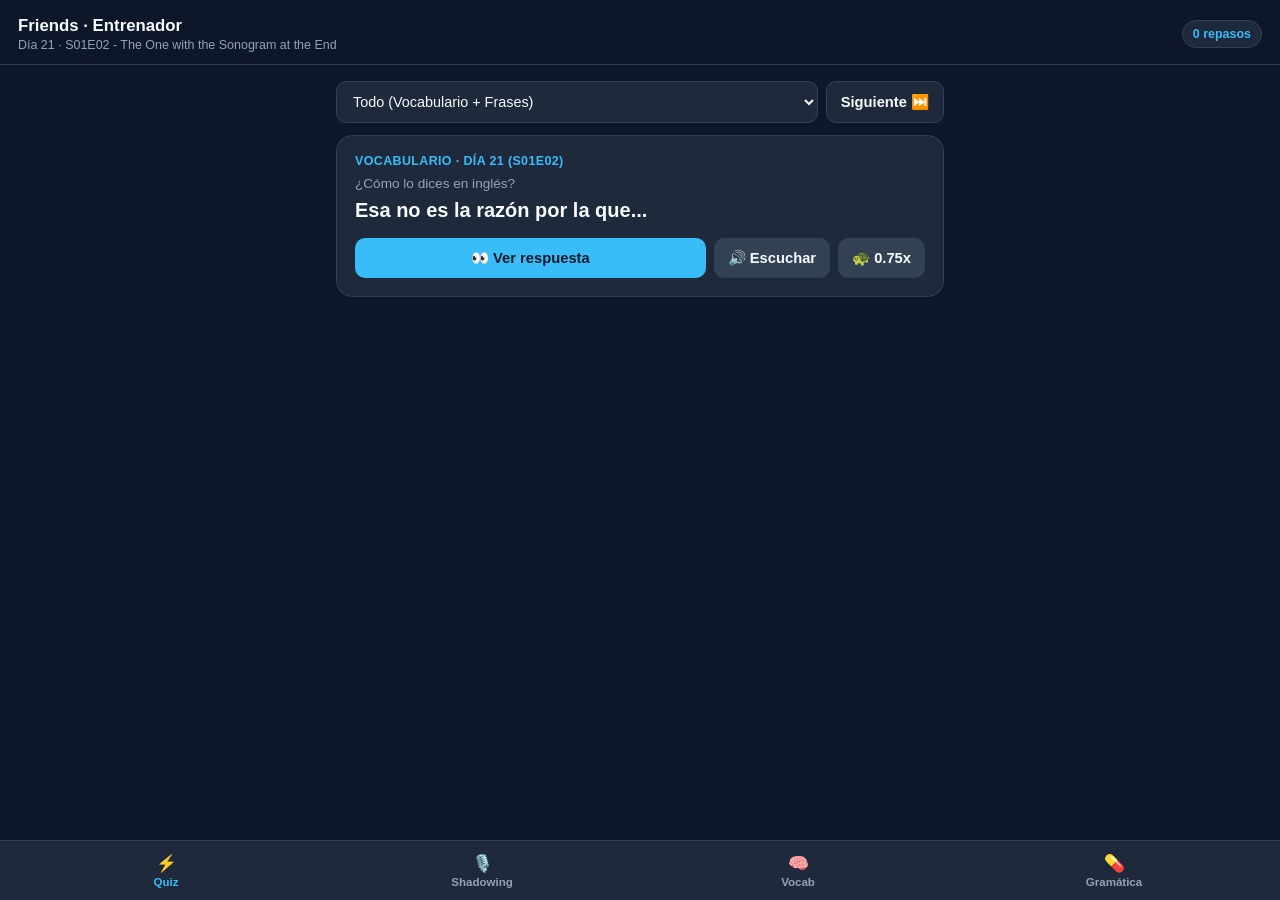
==== app/web/index.html @ 01b75287 "chore: organizar app y archivos por proposito" ====
<!DOCTYPE html>
<html lang="es">
<head>
  <meta charset="UTF-8" />
  <meta name="viewport" content="width=device-width, initial-scale=1.0, maximum-scale=1.0, user-scalable=no" />
  <meta name="theme-color" content="#0f172a" />
  <meta name="apple-mobile-web-app-capable" content="yes" />
  <meta name="apple-mobile-web-app-status-bar-style" content="black-translucent" />
  <title>Profe Inglés · Friends</title>
  <link rel="manifest" href="manifest.json" />
  <link rel="stylesheet" href="styles.css" />
</head>
<body>
  <header class="topbar">
    <div>
      <h1>Friends · Entrenador</h1>
      <p id="meta-info" class="subtitle">Cargando progreso...</p>
    </div>
    <span id="streak-badge" class="badge">0 repasos</span>
  </header>

  <main id="app-content" class="container">
    <!-- Vista Quiz -->
    <section id="view-quiz" class="view active">
      <div class="filter-row">
        <select id="quiz-filter" aria-label="Filtrar tarjetas">
          <option value="all">Todo (Vocabulario + Frases)</option>
          <option value="vocab">Solo Vocabulario</option>
          <option value="frases">Solo Shadowing</option>
        </select>
        <button id="btn-next-quiz" class="btn-ghost" type="button">Siguiente ⏭️</button>
      </div>

      <article id="quiz-card" class="card">
        <div class="card-tag" id="q-tag">Vocabulario</div>
        <p class="prompt-label">¿Cómo lo dices en inglés?</p>
        <h2 id="q-question" class="question-text">—</h2>

        <div id="q-answer-box" class="answer-box hidden">
          <p id="q-answer" class="answer-text"></p>
          <div id="q-extra" class="extra-text"></div>
        </div>

        <div class="btn-row">
          <button id="btn-reveal" class="btn-primary" type="button">👀 Ver respuesta</button>
          <button id="btn-speak" class="btn-secondary" type="button">🔊 Escuchar</button>
          <button id="btn-speak-slow" class="btn-secondary" type="button" title="Velocidad lenta 0.75x">🐢 0.75x</button>
        </div>

        <div id="q-rate-row" class="btn-row hidden">
          <button id="btn-mastered" class="btn-success" type="button">✅ Lo dominé</button>
          <button id="btn-review" class="btn-warn" type="button">🔁 Repasar pronto</button>
        </div>
      </article>
    </section>

    <!-- Vista Shadowing -->
    <section id="view-frases" class="view">
      <div id="frases-list" class="stack"></div>
    </section>

    <!-- Vista Vocabulario -->
    <section id="view-vocab" class="view">
      <div id="vocab-list" class="stack"></div>
    </section>

    <!-- Vista Gramática -->
    <section id="view-gramatica" class="view">
      <div id="gramatica-list" class="stack"></div>
    </section>
  </main>

  <nav class="bottom-nav" aria-label="Navegación principal">
    <button class="nav-btn active" data-tab="quiz" type="button">⚡<span>Quiz</span></button>
    <button class="nav-btn" data-tab="frases" type="button">🎙️<span>Shadowing</span></button>
    <button class="nav-btn" data-tab="vocab" type="button">🧠<span>Vocab</span></button>
    <button class="nav-btn" data-tab="gramatica" type="button">💊<span>Gramática</span></button>
  </nav>

  <script src="data.js"></script>
  <script src="app.js"></script>
</body>
</html>
---- app/web/styles.css ----
:root {
  --bg: #0f172a;
  --card: #1e293b;
  --border: #334155;
  --text: #f8fafc;
  --muted: #94a3b8;
  --accent: #38bdf8;
  --success: #22c55e;
  --warn: #f59e0b;
}

* {
  box-sizing: border-box;
  -webkit-tap-highlight-color: transparent;
}

body {
  margin: 0;
  font-family: -apple-system, BlinkMacSystemFont, "Segoe UI", Roboto, sans-serif;
  background: var(--bg);
  color: var(--text);
  padding-bottom: 84px;
}

.topbar {
  display: flex;
  justify-content: space-between;
  align-items: center;
  padding: 16px 18px 12px;
  border-bottom: 1px solid var(--border);
  position: sticky;
  top: 0;
  background: rgba(15, 23, 42, 0.94);
  backdrop-filter: blur(8px);
  z-index: 10;
}

.topbar h1 {
  margin: 0;
  font-size: 1.05rem;
}

.subtitle {
  margin: 2px 0 0;
  font-size: 0.78rem;
  color: var(--muted);
}

.badge {
  background: #1e293b;
  border: 1px solid var(--border);
  color: var(--accent);
  font-size: 0.78rem;
  font-weight: 600;
  padding: 6px 10px;
  border-radius: 999px;
}

.container {
  max-width: 640px;
  margin: 0 auto;
  padding: 16px;
}

.view {
  display: none;
}

.view.active {
  display: block;
}

.filter-row {
  display: flex;
  gap: 8px;
  margin-bottom: 12px;
}

select {
  flex: 1;
  background: var(--card);
  color: var(--text);
  border: 1px solid var(--border);
  border-radius: 10px;
  padding: 10px 12px;
  font-size: 0.9rem;
}

.card {
  background: var(--card);
  border: 1px solid var(--border);
  border-radius: 16px;
  padding: 18px;
}

.stack {
  display: flex;
  flex-direction: column;
  gap: 12px;
}

.card-tag {
  font-size: 0.78rem;
  font-weight: 700;
  color: var(--accent);
  text-transform: uppercase;
  letter-spacing: 0.03em;
  margin-bottom: 8px;
}

.prompt-label {
  color: var(--muted);
  font-size: 0.85rem;
  margin: 0 0 6px;
}

.question-text {
  font-size: 1.25rem;
  line-height: 1.35;
  margin: 0 0 14px;
}

.answer-box {
  background: rgba(15, 23, 42, 0.55);
  border: 1px solid var(--border);
  border-radius: 12px;
  padding: 14px;
  margin-bottom: 14px;
}

.answer-text {
  color: var(--success);
  font-size: 1.1rem;
  font-weight: 700;
  margin: 0 0 8px;
  line-height: 1.35;
}

.extra-text {
  color: var(--muted);
  font-size: 0.88rem;
  line-height: 1.45;
  white-space: pre-line;
}

.hidden {
  display: none !important;
}

.btn-row {
  display: flex;
  flex-wrap: wrap;
  gap: 8px;
  margin-top: 8px;
}

button {
  border: none;
  border-radius: 10px;
  padding: 11px 14px;
  font-size: 0.92rem;
  font-weight: 600;
  cursor: pointer;
}

.btn-primary {
  background: var(--accent);
  color: #0f172a;
  flex: 1;
}

.btn-secondary {
  background: #334155;
  color: var(--text);
}

.btn-success {
  background: var(--success);
  color: #0f172a;
  flex: 1;
}

.btn-warn {
  background: var(--warn);
  color: #0f172a;
  flex: 1;
}

.btn-ghost {
  background: var(--card);
  color: var(--text);
  border: 1px solid var(--border);
}

.block-item {
  background: rgba(15, 23, 42, 0.5);
  border-left: 3px solid var(--accent);
  padding: 8px 10px;
  border-radius: 6px;
  margin-top: 8px;
}

.block-en {
  font-weight: 600;
  color: var(--text);
  margin: 0;
}

.block-fon {
  color: var(--accent);
  font-size: 0.84rem;
  margin: 4px 0 0;
}

.formula-box {
  background: rgba(56, 189, 248, 0.12);
  border: 1px solid rgba(56, 189, 248, 0.35);
  color: var(--accent);
  padding: 10px 12px;
  border-radius: 10px;
  font-weight: 700;
  margin: 8px 0;
}

.bottom-nav {
  position: fixed;
  bottom: 0;
  left: 0;
  right: 0;
  display: flex;
  background: #1e293b;
  border-top: 1px solid var(--border);
  padding: 6px 8px calc(6px + env(safe-area-inset-bottom));
  z-index: 20;
}

.nav-btn {
  flex: 1;
  background: transparent;
  color: var(--muted);
  display: flex;
  flex-direction: column;
  align-items: center;
  gap: 2px;
  font-size: 1.05rem;
  padding: 6px 4px;
}

.nav-btn span {
  font-size: 0.72rem;
}

.nav-btn.active {
  color: var(--accent);
}
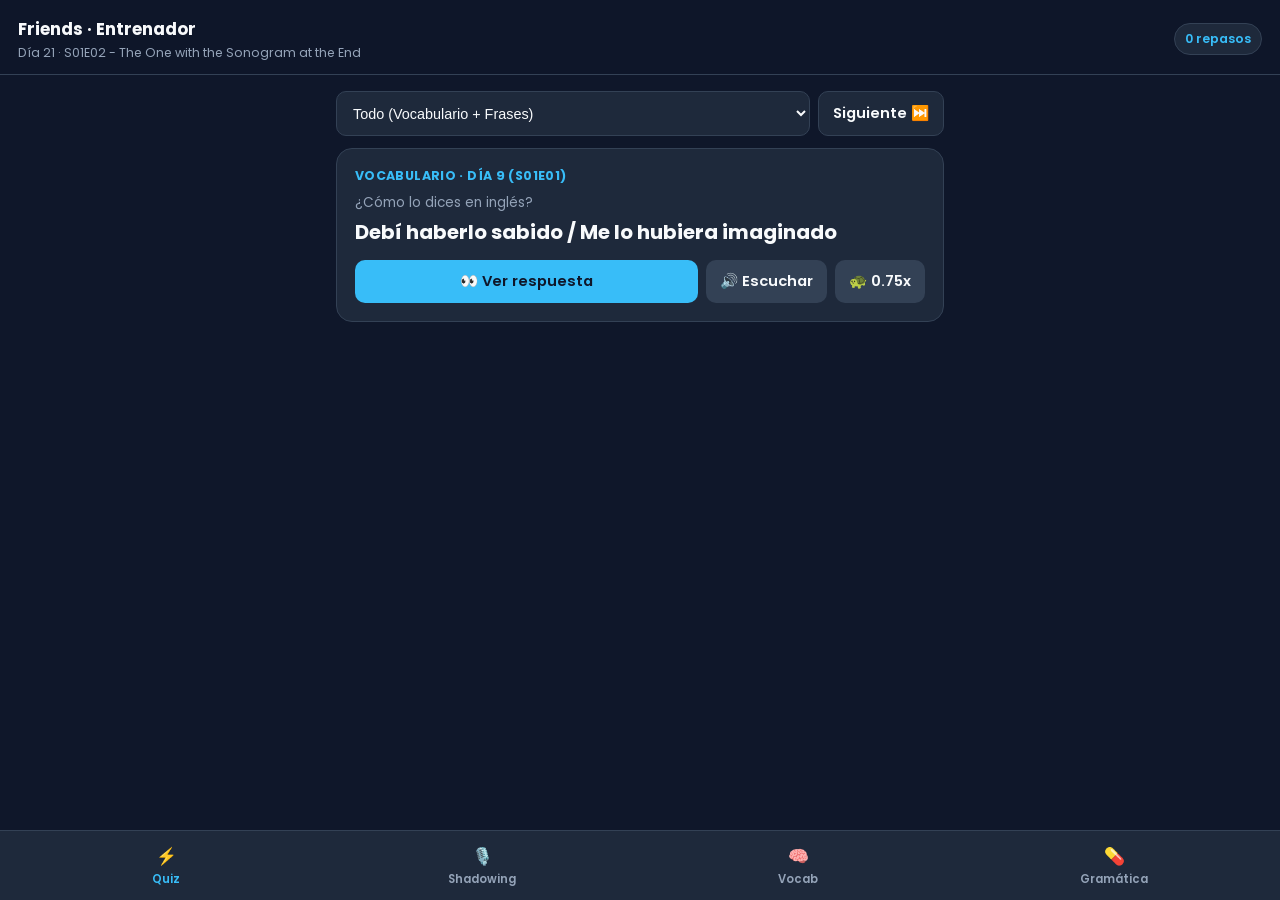
==== commit ee08eb3c: "style: aplicar tipografia Poppins en popup PC y app web" ====
--- a/app/web/index.html
+++ b/app/web/index.html
@@ -7,6 +7,9 @@
   <meta name="apple-mobile-web-app-capable" content="yes" />
   <meta name="apple-mobile-web-app-status-bar-style" content="black-translucent" />
   <title>Profe Inglés · Friends</title>
+  <link rel="preconnect" href="https://fonts.googleapis.com" />
+  <link rel="preconnect" href="https://fonts.gstatic.com" crossorigin />
+  <link href="https://fonts.googleapis.com/css2?family=Poppins:wght@400;500;600;700&display=swap" rel="stylesheet" />
   <link rel="manifest" href="manifest.json" />
   <link rel="stylesheet" href="styles.css" />
 </head>
--- a/app/web/styles.css
+++ b/app/web/styles.css
@@ -16,7 +16,7 @@
 
 body {
   margin: 0;
-  font-family: -apple-system, BlinkMacSystemFont, "Segoe UI", Roboto, sans-serif;
+  font-family: "Poppins", -apple-system, BlinkMacSystemFont, "Segoe UI", Roboto, sans-serif;
   background: var(--bg);
   color: var(--text);
   padding-bottom: 84px;
@@ -155,6 +155,7 @@
 }
 
 button {
+  font-family: inherit;
   border: none;
   border-radius: 10px;
   padding: 11px 14px;
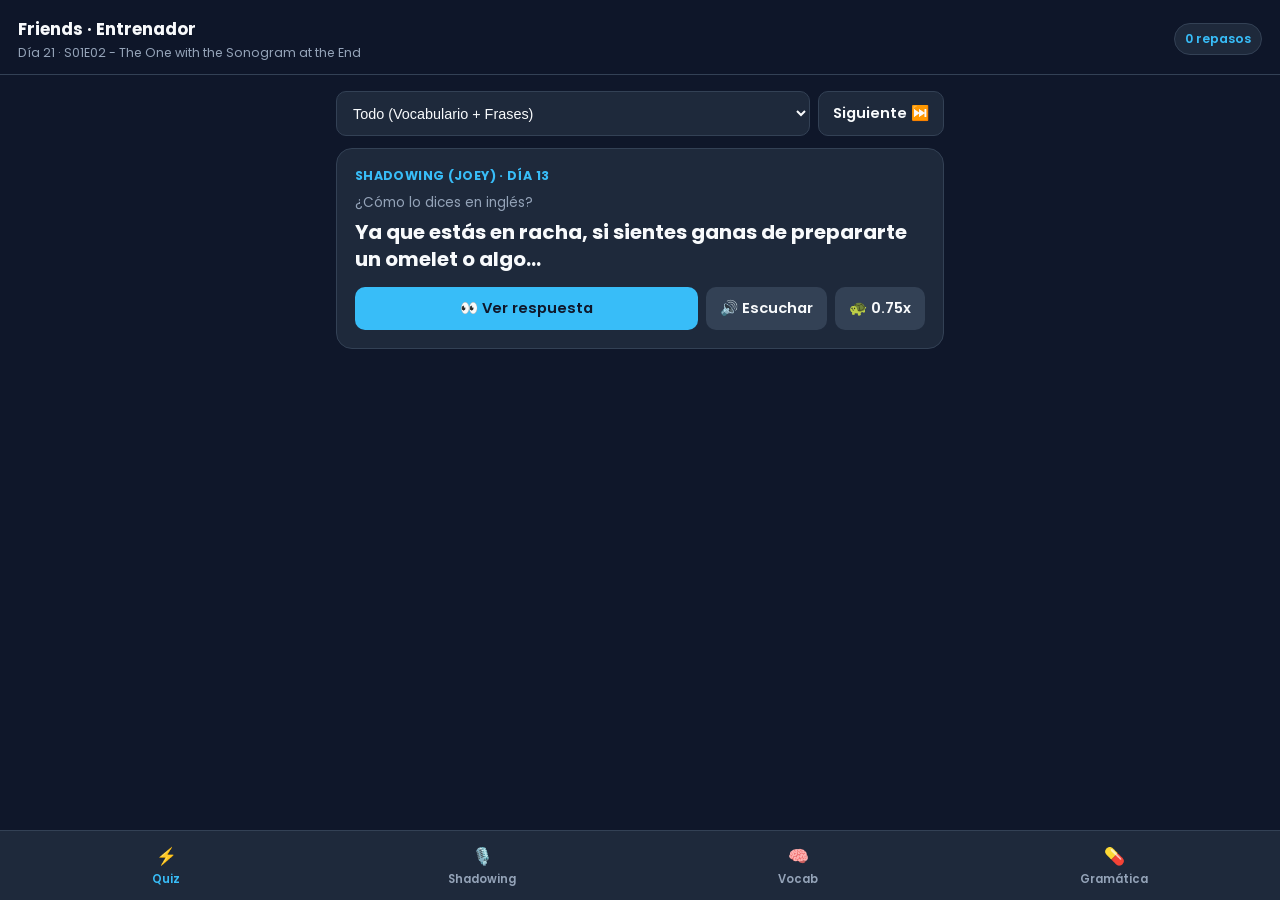
==== commit 5f0d12e3: "feat: agregar iconos PWA y service worker para instalar en celular" ====
--- a/app/web/index.html
+++ b/app/web/index.html
@@ -11,6 +11,7 @@
   <link rel="preconnect" href="https://fonts.gstatic.com" crossorigin />
   <link href="https://fonts.googleapis.com/css2?family=Poppins:wght@400;500;600;700&display=swap" rel="stylesheet" />
   <link rel="manifest" href="manifest.json" />
+  <link rel="apple-touch-icon" href="icon-192.png" />
   <link rel="stylesheet" href="styles.css" />
 </head>
 <body>
@@ -82,5 +83,10 @@
 
   <script src="data.js"></script>
   <script src="app.js"></script>
+  <script>
+    if ("serviceWorker" in navigator) {
+      navigator.serviceWorker.register("./sw.js").catch(() => {});
+    }
+  </script>
 </body>
 </html>
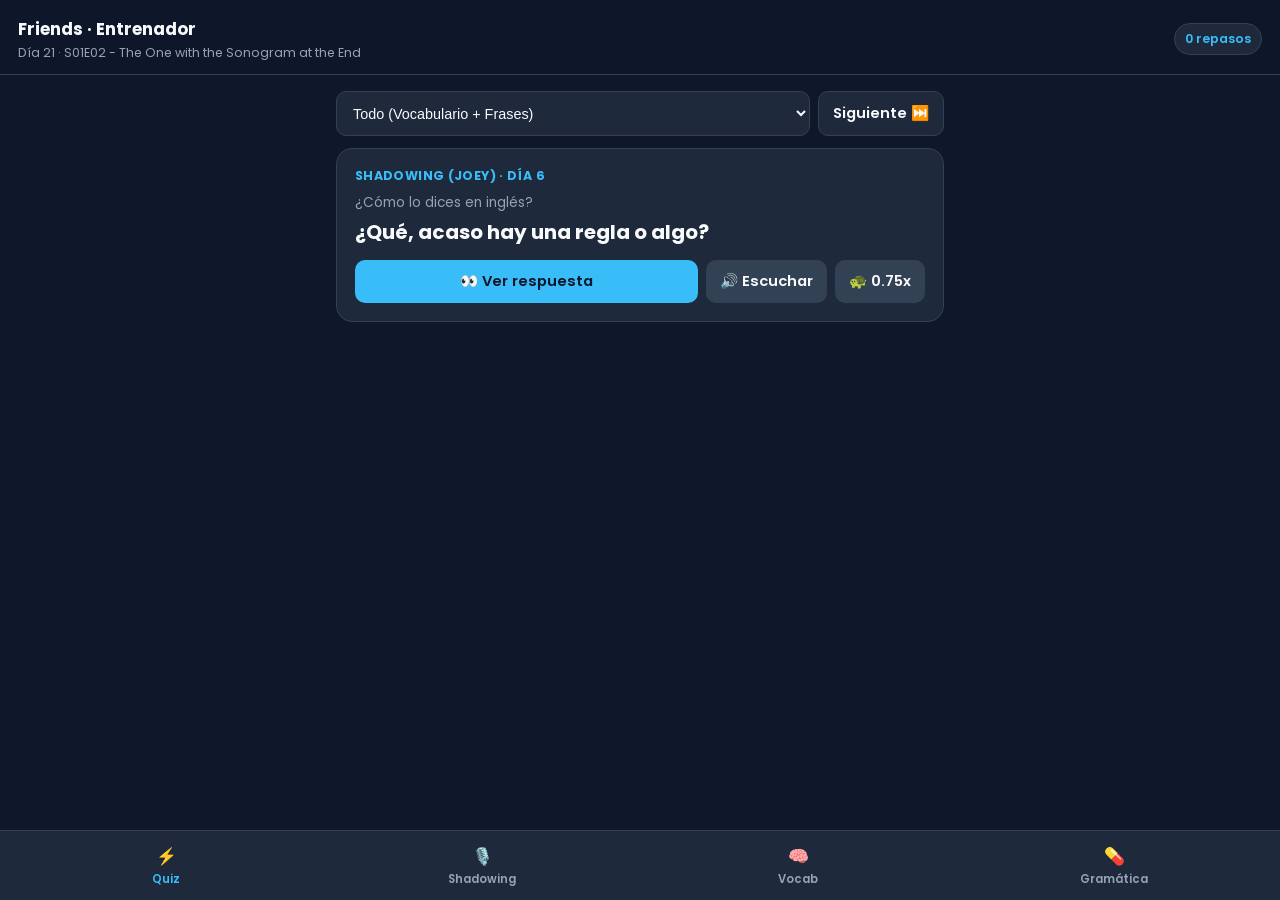
==== commit 0313e252: "feat: mejorar manifest PWA y agregar boton Instalar App" ====
--- a/app/web/index.html
+++ b/app/web/index.html
@@ -20,7 +20,10 @@
       <h1>Friends · Entrenador</h1>
       <p id="meta-info" class="subtitle">Cargando progreso...</p>
     </div>
-    <span id="streak-badge" class="badge">0 repasos</span>
+    <div style="display:flex;gap:8px;align-items:center;">
+      <button id="btn-install" class="badge hidden" style="cursor:pointer;background:rgba(56,189,248,0.18);border-color:#38bdf8;" type="button">📲 Instalar</button>
+      <span id="streak-badge" class="badge">0 repasos</span>
+    </div>
   </header>
 
   <main id="app-content" class="container">
